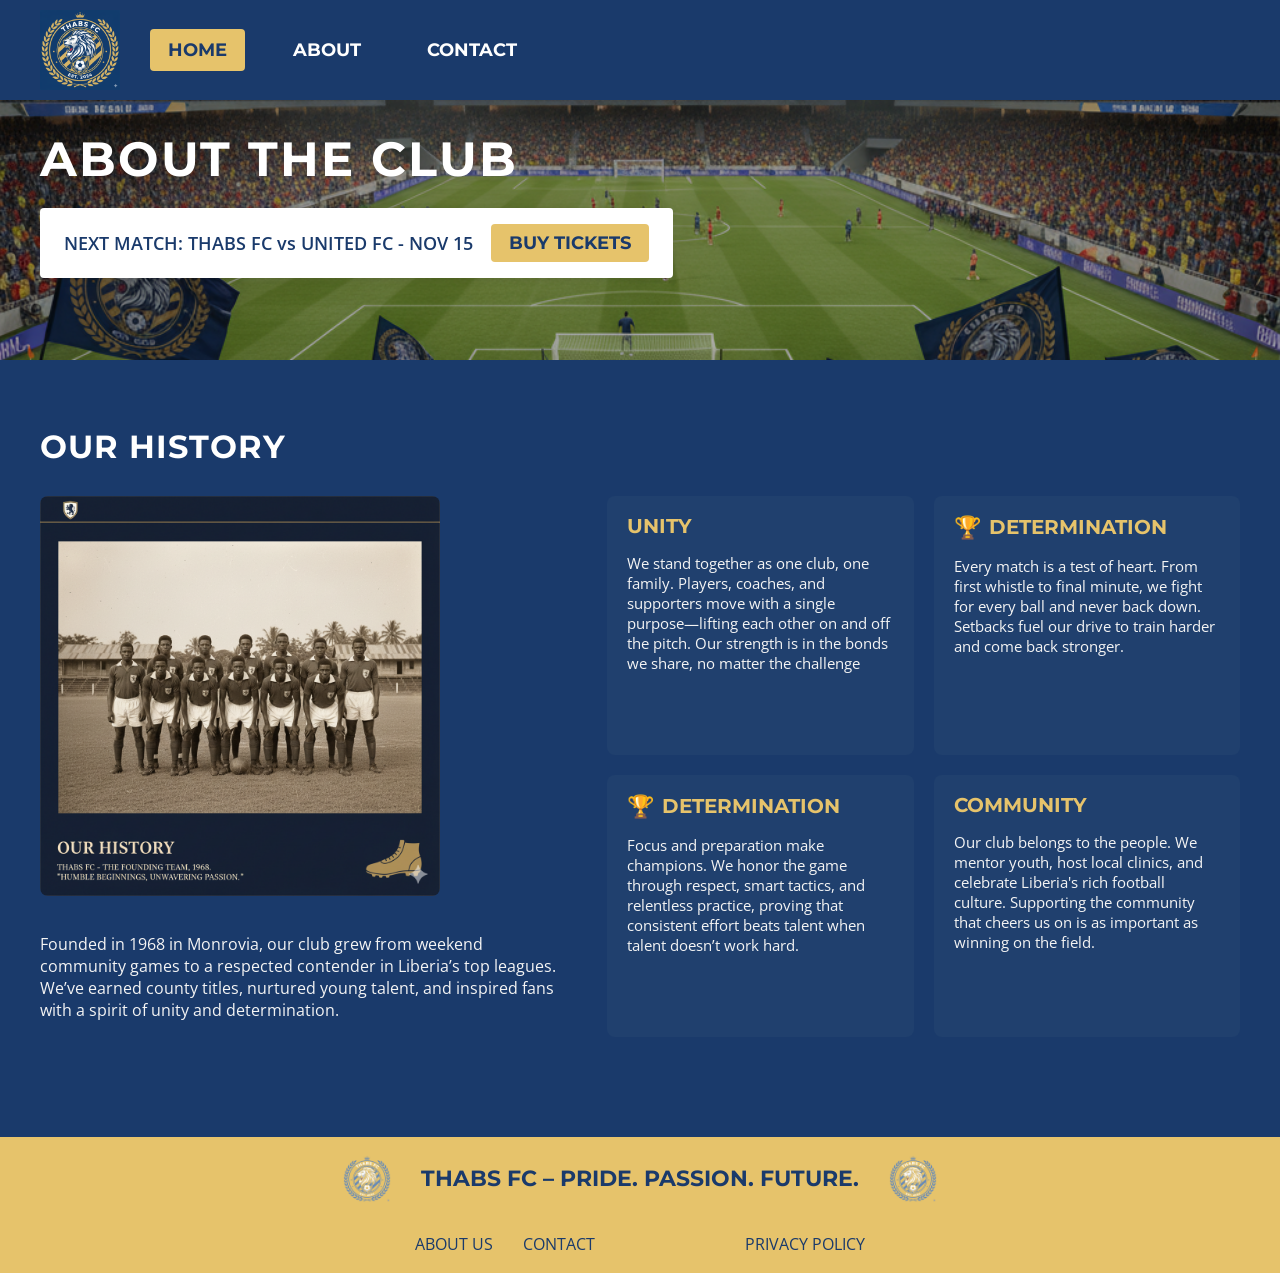
==== about.html @ 8bc7547b "starting all over again" ====
<!DOCTYPE html>
<html lang="en">
<head>
    <meta charset="UTF-8">
    <meta name="viewport" content="width=device-width, initial-scale=1.0">
    <title>THABS FC - Home</title>
    <link rel="stylesheet" href="css/style.css">
    <link rel="icon" href="images/logo.png">
</head>
<body>
    <header>
        <div  class="logo-nav">
            <img src="images/logo.png" alt="THABS FC Logo" class="logo">
            <nav>
                <ul>
                    <li><a href="index.html" class="active">HOME</a></li>
                    <li><a href="about.html">ABOUT</a></li>
                    <li><a href="about.html">CONTACT</a></li>
                    
                </ul>
            </nav>
        </div>
    </header>
    <main>
        <section class="hero">
            <img src="images/stadium.png" alt="Stadium" class="hero-img">
            <div class="hero-text">
                <h1>ABOUT THE CLUB</h1>
                <div class="next-match">
                    <span>NEXT MATCH: THABS FC vs UNITED FC - NOV 15</span>
                    <a href="#" class="buy-tickets">BUY TICKETS</a>
                </div>
            </div>
        </section>
        <section class="history-section">
            <h2>OUR HISTORY</h2>
            <div class="history-grid">
                <div class="history-img">
                    <img src="images/history.png" alt="Team History">
                    <p>Founded in 1968 in Monrovia, our club grew from weekend community games to a respected contender in Liberia’s top leagues.
                        We’ve earned county titles, nurtured young talent, and inspired fans with a spirit of unity and determination.</p>
                </div>
                <div class="history-values">
                    <div class="value-box">
                        <h3>UNITY</h3>
                        <p>We stand together as one club, one family. Players, coaches, and supporters move with a single purpose—lifting each other on and off the pitch. Our strength is in the bonds we share, no matter the challenge</p>
                    </div>
                    <div class="value-box">
                        <h3><span class="icon">🏆</span> DETERMINATION</h3>
                        <p>Every match is a test of heart. From first whistle to final minute, we fight for every ball and never back down. Setbacks fuel our drive to train harder and come back stronger.</p>
                    </div>
                    <div class="value-box">
                        <h3><span class="icon">🏆</span> DETERMINATION</h3>
                        <p>Focus and preparation make champions. We honor the game through respect, smart tactics, and relentless practice, proving that consistent effort beats talent when talent doesn’t work hard.</p>
                    </div>
                    <div class="value-box">
                        <h3>COMMUNITY</h3>
                        <p>Our club belongs to the people. We mentor youth, host local clinics, and celebrate Liberia's rich football culture. Supporting the community that cheers us on is as important as winning on the field.</p>
                    </div>
                </div>
            </div>
        </section>
    </main>
    <footer>
        <div class="footer-bar">
            <img src="images/translogo.png" alt="THABS FC Logo" class="footer-logo">
            <span>THABS FC &ndash; PRIDE. PASSION. FUTURE.</span>
            <img src="images/translogo.png" alt="THABS FC Logo" class="footer-logo">
        </div>
        <div class="footer-links">
            <a href="about.html">ABOUT US</a>
            <a href="contact.html">CONTACT</a>
            <a href="#"><span class="icon">&#xf099;</span></a>
            <a href="#"><span class="icon">&#xf09a;</span></a>
            <a href="#"><span class="icon">&#xf16d;</span></a>
            <a href="#">PRIVACY POLICY</a>
        </div>
    </footer>
</body>
</html>
---- css/style.css ----
@import url('https://fonts.googleapis.com/css2?family=Montserrat:wght@700&family=Open+Sans:wght@400;600&display=swap');

:root {
    --main-blue: #1a3a6b;
    --accent-gold: #e6c36b;
    --white: #fff;
    --gray: #f4f4f4;
    --footer-bg: #e6c36b;
}

body {
    margin: 0;
    font-family: 'Open Sans', Arial, sans-serif;
    background: var(--main-blue);
    color: var(--white);
}

header {
    background: var(--main-blue);
    padding: 0;
}
.logo-nav {
    display: flex;
    align-items: center;
    justify-content: flex-start;
    padding: 0 40px;
    height: 100px;
}
.logo {
    height: 80px;
    margin-right: 30px;
}
nav ul {
    list-style: none;
    display: flex;
    gap: 30px;
    margin: 0;
    padding: 0;
}
nav ul li a {
    color: var(--white);
    text-decoration: none;
    font-family: 'Montserrat', sans-serif;
    font-weight: 700;
    font-size: 18px;
    padding: 10px 18px;
    border-radius: 4px;
    transition: background 0.2s;
}
nav ul li a.active,
nav ul li a:hover {
    background: var(--accent-gold);
    color: var(--main-blue);
}
.login-btn {
    border: 2px solid var(--accent-gold);
    background: none;
    color: var(--white);
    border-radius: 4px;
    padding: 10px 18px;
    margin-left: 10px;
    transition: background 0.2s, color 0.2s;
}
.login-btn:hover {
    background: var(--accent-gold);
    color: var(--main-blue);
}

.hero {
    position: relative;
    width: 100%;
    height: 260px;
    overflow: hidden;
}
.hero-img {
    width: 100%;
    height: 260px;
    object-fit: cover;
    filter: brightness(0.7);
}
.hero-text {
    position: absolute;
    top: 30px;
    left: 40px;
    color: var(--white);
}
.hero-text h1 {
    font-size: 48px;
    font-family: 'Montserrat', sans-serif;
    margin: 0 0 20px 0;
    letter-spacing: 2px;
}
.next-match {
    background: var(--white);
    color: var(--main-blue);
    padding: 16px 24px;
    border-radius: 4px;
    font-size: 18px;
    font-weight: 600;
    display: flex;
    align-items: center;
    gap: 18px;
    margin-top: 20px;
    box-shadow: 0 2px 8px rgba(0,0,0,0.08);
}
.buy-tickets {
    background: var(--accent-gold);
    color: var(--main-blue);
    padding: 8px 18px;
    border-radius: 4px;
    text-decoration: none;
    font-weight: 700;
    font-family: 'Montserrat', sans-serif;
    transition: background 0.2s;
}
.buy-tickets:hover {
    background: #f7d88c;
}

.history-section {
    background: var(--main-blue);
    margin: 0 auto;
    padding: 40px 0 60px 0;
    max-width: 1200px;
}
.history-section h2 {
    font-family: 'Montserrat', sans-serif;
    font-size: 32px;
    margin-bottom: 30px;
    letter-spacing: 1px;
}
.history-grid {
    display: grid;
    grid-template-columns: 1fr 1.2fr;
    gap: 40px;
}
.history-img img {
    width: 100%;
    max-width: 400px;
    border-radius: 8px;
    margin-bottom: 16px;
}
.history-img p {
    font-size: 16px;
    color: var(--gray);
}
.history-values {
    display: grid;
    grid-template-columns: 1fr 1fr;
    gap: 20px;
}
.value-box {
    background: #20406e;
    border-radius: 8px;
    padding: 18px 20px;
    min-height: 120px;
}
.value-box h3 {
    font-family: 'Montserrat', sans-serif;
    font-size: 20px;
    margin: 0 0 10px 0;
    color: var(--accent-gold);
    display: flex;
    align-items: center;
    gap: 8px;
}
.value-box .icon {
    font-size: 22px;
}
.value-box p {
    font-size: 15px;
    color: var(--gray);
}

.contact-section {
    background: var(--main-blue);
    padding: 40px 0 60px 0;
    max-width: 1200px;
    margin: 0 auto;
}
.contact-container {
    display: flex;
    gap: 40px;
}
.contact-form, .contact-info {
    flex: 1;
    background: #20406e;
    border-radius: 8px;
    padding: 32px 28px;
}
.contact-form h2, .contact-info h2 {
    font-family: 'Montserrat', sans-serif;
    font-size: 22px;
    margin-bottom: 18px;
    color: var(--white);
}
.contact-form form {
    display: flex;
    flex-direction: column;
    gap: 16px;
}
.contact-form input, .contact-form textarea {
    padding: 12px;
    border-radius: 4px;
    border: none;
    font-size: 16px;
    font-family: 'Open Sans', Arial, sans-serif;
    margin-bottom: 8px;
}
.contact-form textarea {
    min-height: 80px;
    resize: vertical;
}
.contact-form button {
    background: var(--accent-gold);
    color: var(--main-blue);
    font-family: 'Montserrat', sans-serif;
    font-weight: 700;
    font-size: 18px;
    border: none;
    border-radius: 4px;
    padding: 12px 0;
    cursor: pointer;
    transition: background 0.2s;
}
.contact-form button:hover {
    background: #f7d88c;
}
.contact-info p {
    font-size: 16px;
    color: var(--gray);
    margin: 10px 0;
}
.contact-info .icon {
    color: var(--accent-gold);
    margin-right: 8px;
}
.social-links {
    display: flex;
    align-items: center;
    gap: 12px;
    margin: 18px 0 10px 0;
}
.social-links a {
    color: var(--accent-gold);
    font-size: 22px;
    text-decoration: none;
    transition: color 0.2s;
}
.social-links a:hover {
    color: var(--white);
}
.map-placeholder img {
    width: 100%;
    max-width: 320px;
    border-radius: 8px;
    margin-top: 10px;
}

footer {
    background: var(--footer-bg);
    color: var(--main-blue);
    padding: 0;
    margin-top: 40px;
}
.footer-bar {
    display: flex;
    align-items: center;
    justify-content: center;
    gap: 30px;
    font-family: 'Montserrat', sans-serif;
    font-size: 22px;
    font-weight: 700;
    padding: 18px 0;
}
.footer-logo {
    height: 48px;
}
.footer-links {
    display: flex;
    align-items: center;
    justify-content: center;
    gap: 30px;
    font-size: 16px;
    font-family: 'Open Sans', Arial, sans-serif;
    padding: 12px 0 18px 0;
}
.footer-links a {
    color: var(--main-blue);
    text-decoration: none;
    transition: color 0.2s;
}
.footer-links a:hover {
    color: var(--white);
}

@media (max-width: 900px) {
    .history-grid, .contact-container {
        grid-template-columns: 1fr !important;
        flex-direction: column;
    }
    .history-img img, .map-placeholder img {
        max-width: 100%;
    }
}
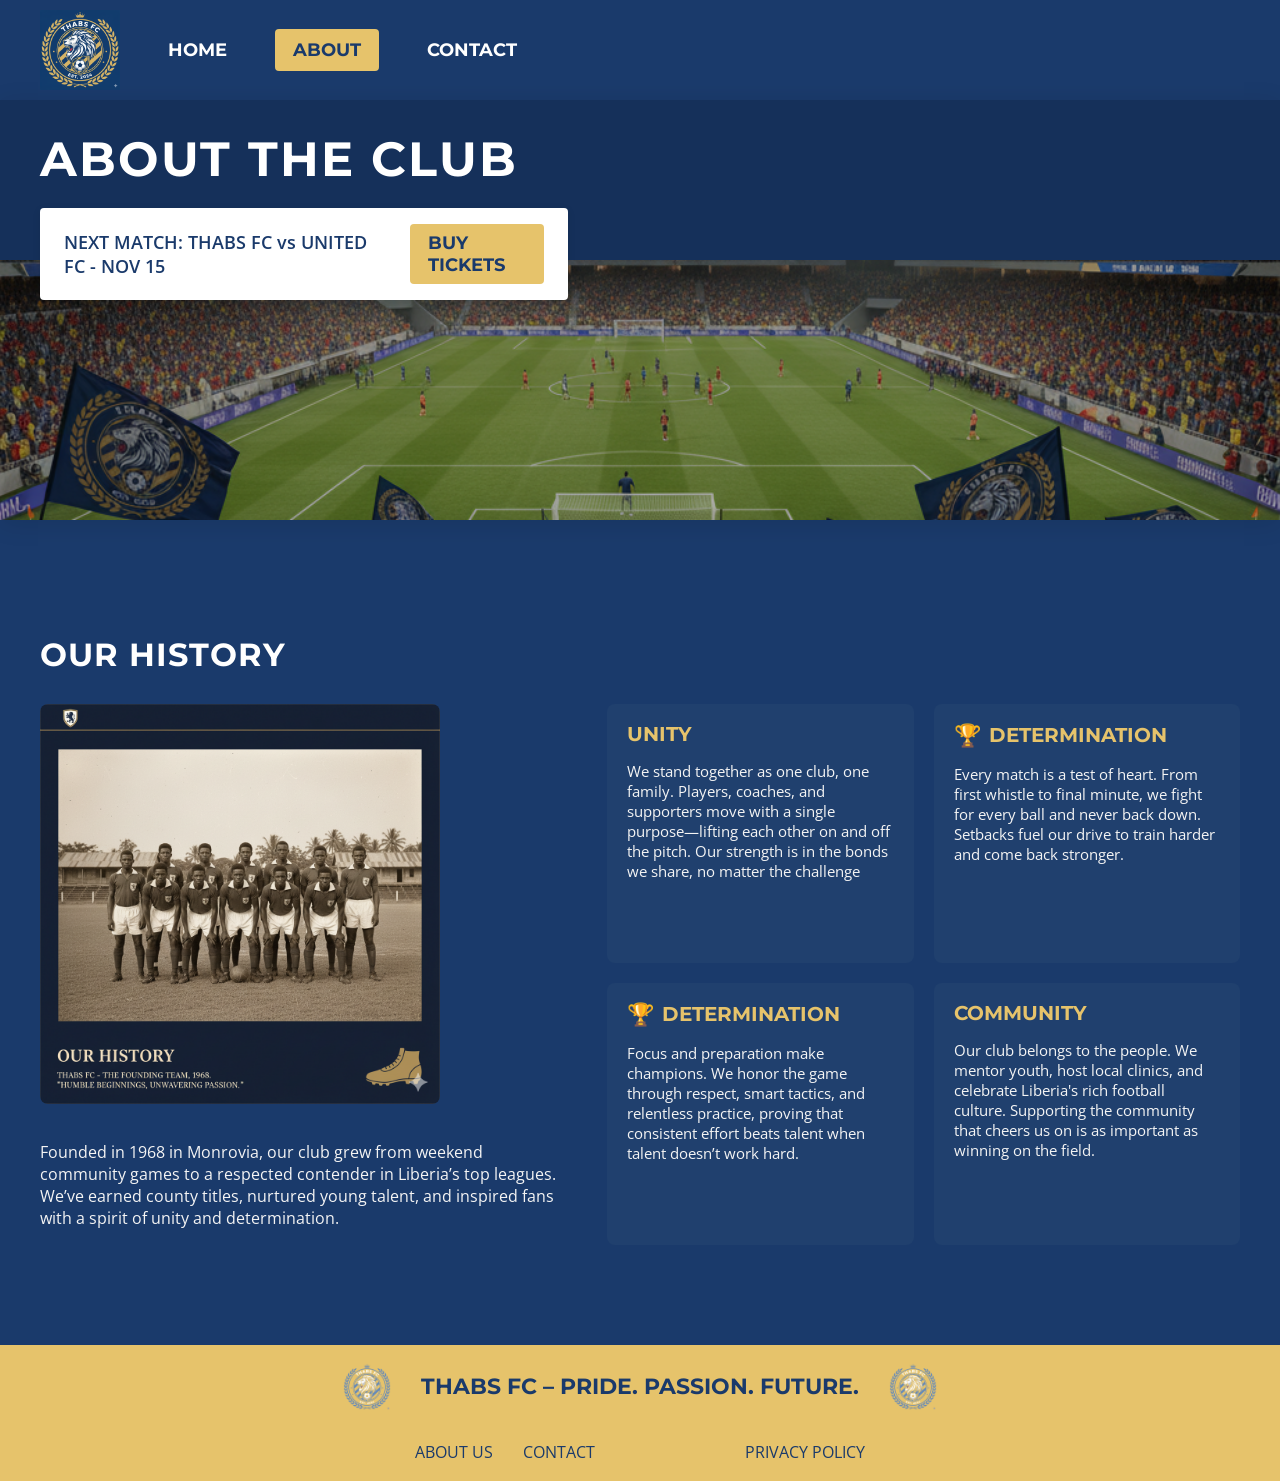
==== commit db71aa51: "Modify the Home,About & and Started Stylying the Cont" ====
--- a/about.html
+++ b/about.html
@@ -13,9 +13,9 @@
             <img src="images/logo.png" alt="THABS FC Logo" class="logo">
             <nav>
                 <ul>
-                    <li><a href="index.html" class="active">HOME</a></li>
-                    <li><a href="about.html">ABOUT</a></li>
-                    <li><a href="about.html">CONTACT</a></li>
+                    <li><a href="index.html" >HOME</a></li>
+                    <li><a href="about.html" class="active">ABOUT</a></li>
+                    <li><a href="contact.html">CONTACT</a></li>
                     
                 </ul>
             </nav>
--- a/css/style.css
+++ b/css/style.css
@@ -1,5 +1,325 @@
 @import url('https://fonts.googleapis.com/css2?family=Montserrat:wght@700&family=Open+Sans:wght@400;600&display=swap');
 
+/* --- HERO SECTION --- */
+.hero {
+    background: #15305a;
+    min-height: 420px;
+    display: flex;
+    flex-direction: column;
+    align-items: center;
+    justify-content: flex-end;
+    position: relative;
+    padding: 0;
+    margin-bottom: 48px;
+    box-shadow: 0 4px 24px rgba(0,0,0,0.10);
+}
+.hero-content {
+    position: absolute;
+    left: 0;
+    top: 0;
+    width: 100%;
+    height: 100%;
+    display: flex;
+    flex-direction: column;
+    align-items: flex-start;
+    justify-content: flex-end;
+    padding: 48px 64px;
+    z-index: 2;
+    pointer-events: none;
+}
+.hero-title {
+    font-family: 'Montserrat', sans-serif;
+    font-size: 2.5rem;
+    font-weight: 800;
+    margin-bottom: 1.2em;
+    letter-spacing: 2px;
+    color: #fff;
+    text-shadow: 0 2px 12px rgba(26,58,107,0.4);
+    text-transform: uppercase;
+    pointer-events: auto;
+}
+.next-match {
+    background: #fff;
+    color: #15305a;
+    padding: 18px 32px;
+    border-radius: 8px;
+    font-size: 1.15rem;
+    font-weight: 700;
+    display: flex;
+    align-items: center;
+    gap: 22px;
+    margin: 0;
+    box-shadow: 0 4px 16px rgba(0,0,0,0.13);
+    max-width: 480px;
+    justify-content: flex-start;
+    pointer-events: auto;
+}
+.btn.btn-primary {
+    background: #e6c36b;
+    color: #15305a;
+    padding: 10px 28px;
+    border-radius: 4px;
+    text-decoration: none;
+    font-weight: 700;
+    font-family: 'Montserrat', sans-serif;
+    transition: background 0.2s;
+    border: none;
+    cursor: pointer;
+    box-shadow: 0 2px 8px rgba(0,0,0,0.10);
+    font-size: 1rem;
+}
+.btn.btn-primary:hover {
+    background: #f7d88c;
+}
+.hero-indicators {
+    display: flex;
+    gap: 12px;
+    justify-content: center;
+    margin: 24px 0 0 0;
+}
+.indicator {
+    width: 14px;
+    height: 14px;
+    border-radius: 50%;
+    background: #fff;
+    border: 2px solid #e6c36b;
+    opacity: 0.7;
+    transition: background 0.2s, opacity 0.2s;
+}
+.indicator.active {
+    background: #e6c36b;
+    opacity: 1;
+}
+
+/* --- MAIN CONTENT GRID --- */
+.main {
+    background: #15305a;
+    padding: 0 0 80px 0;
+}
+.content-section .container {
+    max-width: 1200px;
+    margin: 0 auto;
+    padding: 0 32px;
+}
+.content-grid {
+    display: grid;
+    grid-template-columns: 1.2fr 1fr 1fr;
+    gap: 40px;
+    align-items: flex-start;
+}
+
+/* --- NEWS SECTION --- */
+.news-section {
+    background: #20406e;
+    border-radius: 14px;
+    padding: 32px 22px 22px 22px;
+    box-shadow: 0 4px 16px rgba(0,0,0,0.10);
+}
+.news-section h2 {
+    font-family: 'Montserrat', sans-serif;
+    font-size: 1.15rem;
+    margin-bottom: 18px;
+    color: #fff;
+    letter-spacing: 1px;
+    text-transform: uppercase;
+}
+.news-grid {
+    display: flex;
+    flex-direction: row;
+    gap: 18px;
+}
+.news-card {
+    background: #15305a;
+    border-radius: 10px;
+    display: flex;
+    flex-direction: column;
+    align-items: flex-start;
+    gap: 8px;
+    padding: 12px 12px 12px 12px;
+    box-shadow: 0 2px 8px rgba(0,0,0,0.10);
+    min-width: 150px;
+    max-width: 170px;
+}
+.news-image {
+    width: 100%;
+    height: 70px;
+    object-fit: cover;
+    border-radius: 8px;
+    background: #e6c36b22;
+}
+.news-content {
+    flex: 1;
+}
+.news-tag {
+    display: inline-block;
+    background: #e6c36b;
+    color: #15305a;
+    font-size: 0.85rem;
+    font-weight: 700;
+    border-radius: 3px;
+    padding: 2px 10px;
+    margin-bottom: 4px;
+}
+.news-text {
+    color: #fff;
+    font-size: 1rem;
+    margin: 0;
+}
+
+/* --- MATCHES SECTION --- */
+.matches-section {
+    background: #20406e;
+    border-radius: 14px;
+    padding: 32px 22px 22px 22px;
+    box-shadow: 0 4px 16px rgba(0,0,0,0.10);
+}
+.matches-section h2 {
+    font-family: 'Montserrat', sans-serif;
+    font-size: 1.15rem;
+    margin-bottom: 18px;
+    color: #fff;
+    letter-spacing: 1px;
+    text-transform: uppercase;
+}
+.calendar {
+    background: #15305a;
+    border-radius: 10px;
+    padding: 16px 12px 22px 12px;
+    box-shadow: 0 2px 8px rgba(0,0,0,0.10);
+}
+.calendar-header {
+    display: flex;
+    align-items: center;
+    justify-content: space-between;
+    margin-bottom: 12px;
+}
+.calendar-header h3 {
+    margin: 0;
+    font-size: 1.05rem;
+    color: #e6c36b;
+    font-family: 'Montserrat', sans-serif;
+    text-transform: uppercase;
+}
+.calendar-nav span {
+    font-size: 1.2rem;
+    color: #e6c36b;
+    margin: 0 6px;
+    cursor: pointer;
+    user-select: none;
+    transition: color 0.2s;
+}
+.calendar-nav span:hover {
+    color: #fff;
+}
+.calendar-grid {
+    display: grid;
+    grid-template-columns: repeat(7, 1fr);
+    gap: 6px;
+}
+.calendar-day {
+    background: #e6c36b22;
+    color: #fff;
+    border-radius: 6px;
+    text-align: center;
+    padding: 8px 0;
+    font-size: 1.05rem;
+    font-weight: 700;
+    transition: background 0.2s, color 0.2s;
+}
+.calendar-day.highlight {
+    background: #e6c36b;
+    color: #15305a;
+}
+
+/* --- PLAYER SPOTLIGHT --- */
+.player-spotlight {
+    background: #e6c36b;
+    border-radius: 14px;
+    padding: 32px 22px 22px 22px;
+    box-shadow: 0 4px 16px rgba(0,0,0,0.10);
+}
+.player-spotlight h2 {
+    font-family: 'Montserrat', sans-serif;
+    font-size: 1.15rem;
+    margin-bottom: 18px;
+    color: #15305a;
+    letter-spacing: 1px;
+    text-transform: uppercase;
+}
+.player-card {
+    background: #fff;
+    border-radius: 10px;
+    display: flex;
+    align-items: center;
+    gap: 18px;
+    padding: 18px 20px;
+    box-shadow: 0 2px 8px rgba(0,0,0,0.10);
+}
+.player-image {
+    width: 80px;
+    height: 80px;
+    object-fit: cover;
+    border-radius: 50%;
+    background: #e6c36b22;
+}
+.player-info h3 {
+    margin: 0 0 6px 0;
+    font-size: 1.15rem;
+    color: #15305a;
+    font-family: 'Montserrat', sans-serif;
+}
+.player-info p {
+    margin: 0 0 10px 0;
+    color: #15305a;
+    font-size: 1rem;
+}
+.player-stats {
+    display: flex;
+    gap: 18px;
+}
+.stat {
+    text-align: center;
+}
+.stat-number {
+    font-size: 1.15rem;
+    font-weight: 700;
+    color: #e6c36b;
+}
+.stat-label {
+    display: block;
+    font-size: 0.9rem;
+    color: #15305a;
+}
+
+/* --- RESPONSIVE ADJUSTMENTS --- */
+@media (max-width: 1100px) {
+    .content-grid {
+        grid-template-columns: 1fr 1fr;
+        gap: 28px;
+    }
+    .player-spotlight {
+        grid-column: span 2;
+    }
+}
+@media (max-width: 800px) {
+    .content-grid {
+        grid-template-columns: 1fr;
+        gap: 24px;
+    }
+    .news-section, .matches-section, .player-spotlight {
+        margin-bottom: 32px;
+    }
+    .player-card, .news-card {
+        flex-direction: column;
+        align-items: flex-start;
+    }
+    .hero-title {
+        font-size: 2rem;
+    }
+    .hero-content {
+        padding: 24px 12px;
+    }
+}
 :root {
     --main-blue: #1a3a6b;
     --accent-gold: #e6c36b;
@@ -172,89 +492,174 @@
     color: var(--gray);
 }
 
-.contact-section {
-    background: var(--main-blue);
-    padding: 40px 0 60px 0;
-    max-width: 1200px;
-    margin: 0 auto;
-}
-.contact-container {
-    display: flex;
-    gap: 40px;
-}
-.contact-form, .contact-info {
-    flex: 1;
+/* --- CONTACT HERO BANNER --- */
+.hero-banner {
+    background: #15305a;
+    min-height: 320px;
+    display: flex;
+    flex-direction: column;
+    align-items: center;
+    justify-content: center;
+    position: relative;
+    padding: 48px 64px;
+    text-align: center;
+    box-shadow: 0 4px 24px rgba(0,0,0,0.10);
+}
+.hero-banner h1 {
+    font-family: 'Montserrat', sans-serif;
+    font-size: 3.2rem;
+    font-weight: 800;
+    margin-bottom: 2rem;
+    letter-spacing: 2px;
+    color: #fff;
+    text-shadow: 0 2px 12px rgba(26,58,107,0.4);
+    text-transform: uppercase;
+}
+
+/* --- CONTACT CONTENT --- */
+.contact-content {
+    display: grid;
+    grid-template-columns: 1fr 1fr;
+    gap: 60px;
+    padding: 60px 0;
+    align-items: start;
+}
+
+.contact-form-section {
     background: #20406e;
-    border-radius: 8px;
-    padding: 32px 28px;
-}
-.contact-form h2, .contact-info h2 {
-    font-family: 'Montserrat', sans-serif;
-    font-size: 22px;
-    margin-bottom: 18px;
-    color: var(--white);
-}
-.contact-form form {
+    border-radius: 14px;
+    padding: 40px 32px;
+    box-shadow: 0 4px 16px rgba(0,0,0,0.10);
+}
+.contact-form-section h2 {
+    font-family: 'Montserrat', sans-serif;
+    font-size: 1.4rem;
+    margin-bottom: 24px;
+    color: #fff;
+    letter-spacing: 1px;
+    text-transform: uppercase;
+}
+
+.contact-form {
     display: flex;
     flex-direction: column;
-    gap: 16px;
-}
-.contact-form input, .contact-form textarea {
-    padding: 12px;
-    border-radius: 4px;
+    gap: 20px;
+}
+
+.contact-form label {
+    color: #e6c36b;
+    font-family: 'Montserrat', sans-serif;
+    font-size: 1rem;
+    font-weight: 600;
+    margin-bottom: 8px;
+    display: block;
+}
+
+.form-input,
+.form-textarea {
+    padding: 14px 16px;
+    border-radius: 6px;
     border: none;
-    font-size: 16px;
+    font-size: 1rem;
     font-family: 'Open Sans', Arial, sans-serif;
-    margin-bottom: 8px;
-}
-.contact-form textarea {
-    min-height: 80px;
+    background: #fff;
+    color: #15305a;
+    transition: box-shadow 0.2s;
+}
+
+.form-input:focus,
+.form-textarea:focus {
+    outline: none;
+    box-shadow: 0 0 0 3px rgba(230, 195, 107, 0.3);
+}
+
+.form-textarea {
+    min-height: 120px;
     resize: vertical;
-}
-.contact-form button {
-    background: var(--accent-gold);
-    color: var(--main-blue);
-    font-family: 'Montserrat', sans-serif;
-    font-weight: 700;
-    font-size: 18px;
-    border: none;
-    border-radius: 4px;
-    padding: 12px 0;
-    cursor: pointer;
-    transition: background 0.2s;
-}
-.contact-form button:hover {
-    background: #f7d88c;
-}
-.contact-info p {
-    font-size: 16px;
-    color: var(--gray);
-    margin: 10px 0;
-}
-.contact-info .icon {
-    color: var(--accent-gold);
-    margin-right: 8px;
-}
-.social-links {
-    display: flex;
-    align-items: center;
-    gap: 12px;
-    margin: 18px 0 10px 0;
-}
-.social-links a {
-    color: var(--accent-gold);
-    font-size: 22px;
-    text-decoration: none;
-    transition: color 0.2s;
-}
-.social-links a:hover {
-    color: var(--white);
-}
-.map-placeholder img {
-    width: 100%;
-    max-width: 320px;
-    border-radius: 8px;
-    margin-top: 10px;
+    line-height: 1.5;
+}
+
+.find-us-section {
+    background: #20406e;
+    border-radius: 14px;
+    padding: 40px 32px;
+    box-shadow: 0 4px 16px rgba(0,0,0,0.10);
+}
+
+.find-us-section h2 {
+    font-family: 'Montserrat', sans-serif;
+    font-size: 1.4rem;
+    margin-bottom: 24px;
+    color: #fff;
+    letter-spacing: 1px;
+    text-transform: uppercase;
+}
+
+.find-us-section h3 {
+    font-family: 'Montserrat', sans-serif;
+    font-size: 1.1rem;
+    margin: 32px 0 16px 0;
+    color: #e6c36b;
+    text-transform: uppercase;
+    letter-spacing: 0.5px;
+}
+
+.contact-item {
+    margin-bottom: 24px;
+    padding-bottom: 16px;
+    border-bottom: 1px solid rgba(230, 195, 107, 0.2);
+}
+
+.contact-item:last-child {
+    border-bottom: none;
+}
+
+.contact-item p {
+    margin: 4px 0;
+    color: #fff;
+    font-size: 1rem;
+    line-height: 1.5;
+}
+
+.contact-item strong {
+    color: #e6c36b;
+    font-weight: 600;
+}
+
+.map-placeholder {
+    background: #15305a;
+    border-radius: 10px;
+    height: 200px;
+    display: flex;
+    align-items: center;
+    justify-content: center;
+    position: relative;
+    overflow: hidden;
+}
+
+.map-marker {
+    font-size: 3rem;
+    color: #e6c36b;
+    background: rgba(21, 48, 90, 0.8);
+    width: 80px;
+    height: 80px;
+    border-radius: 50%;
+    display: flex;
+    align-items: center;
+    justify-content: center;
+    box-shadow: 0 4px 12px rgba(0,0,0,0.3);
+}
+
+.social-media {
+    margin-top: 24px;
+    text-align: center;
+}
+
+.social-media p {
+    color: #e6c36b;
+    font-size: 1.1rem;
+    font-weight: 600;
+    margin: 0;
 }
 
 footer {
@@ -302,4 +707,15 @@
     .history-img img, .map-placeholder img {
         max-width: 100%;
     }
-}
+    .contact-content {
+        grid-template-columns: 1fr;
+        gap: 40px;
+    }
+    .hero-banner {
+        padding: 32px 24px;
+        min-height: 280px;
+    }
+    .hero-banner h1 {
+        font-size: 2.5rem;
+    }
+}
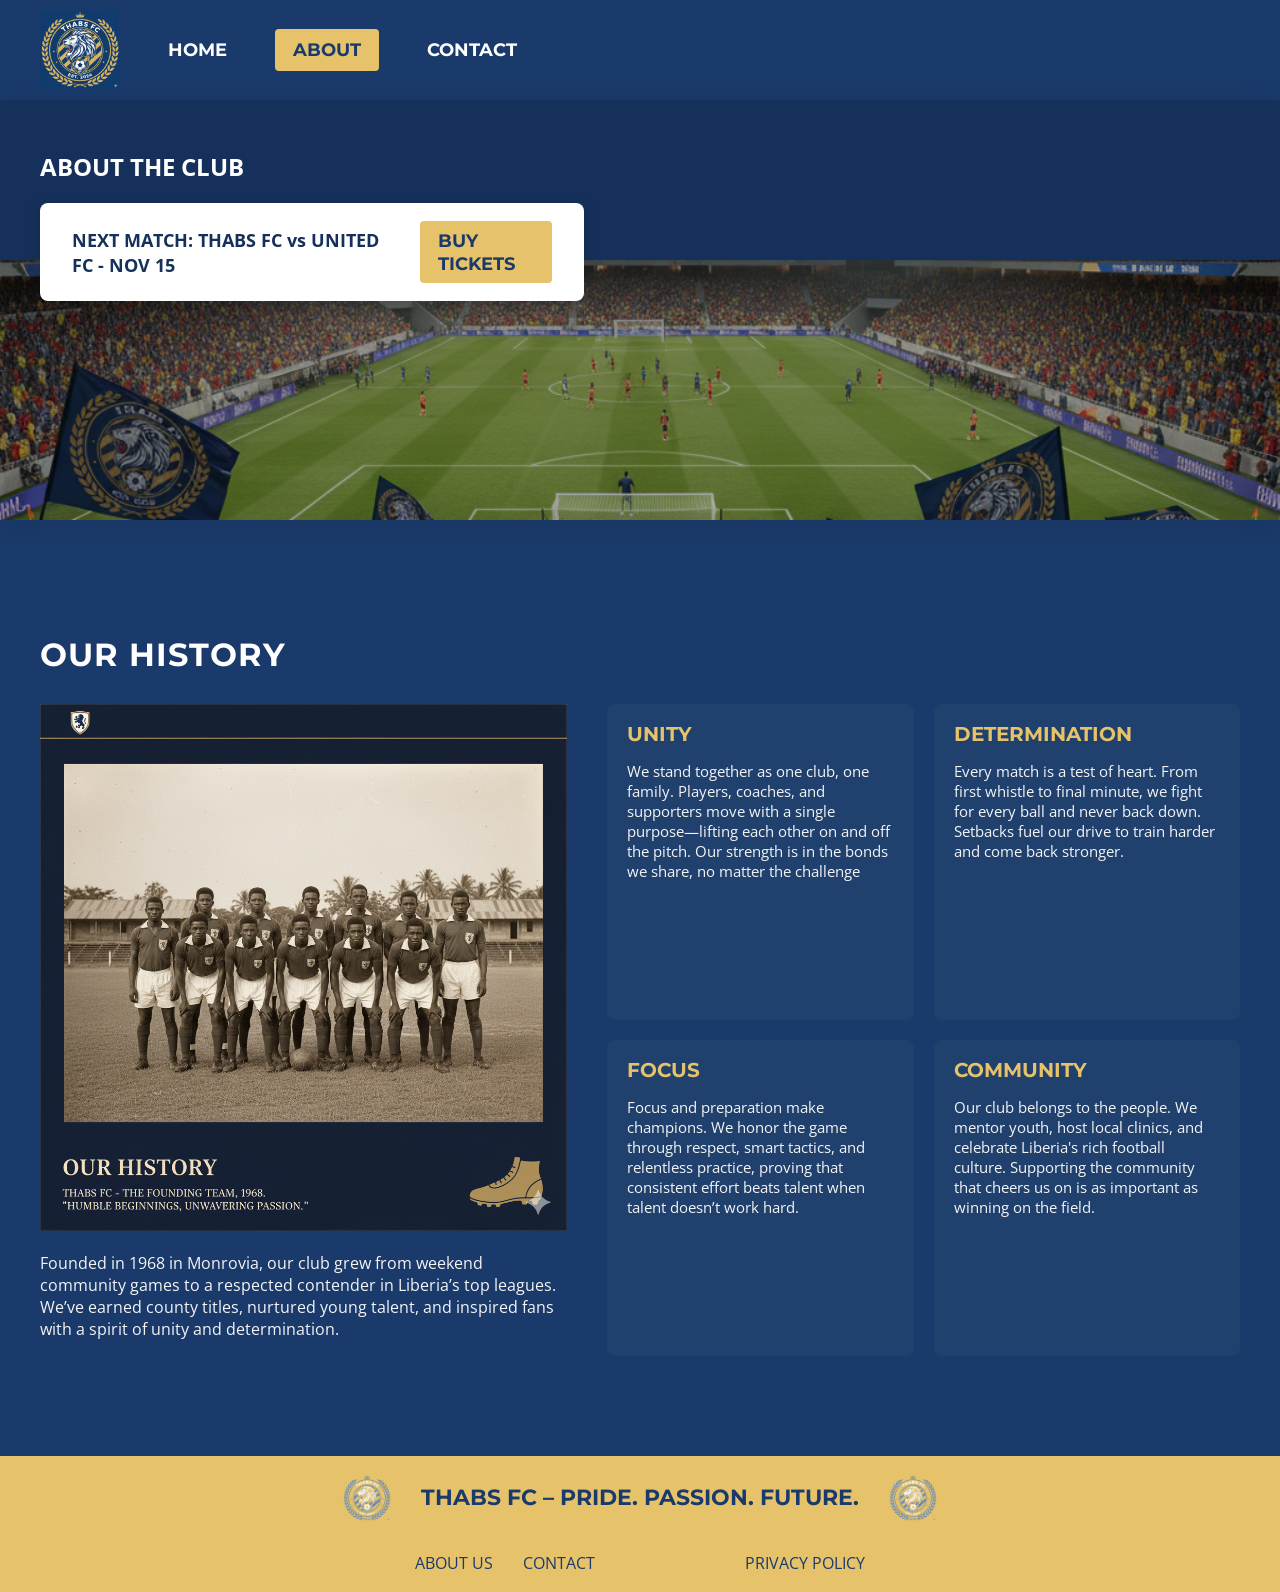
==== commit 49c5ca3f: "fix some icons issues" ====
--- a/about.html
+++ b/about.html
@@ -46,11 +46,11 @@
                         <p>We stand together as one club, one family. Players, coaches, and supporters move with a single purpose—lifting each other on and off the pitch. Our strength is in the bonds we share, no matter the challenge</p>
                     </div>
                     <div class="value-box">
-                        <h3><span class="icon">🏆</span> DETERMINATION</h3>
+                        <h3>DETERMINATION</h3>
                         <p>Every match is a test of heart. From first whistle to final minute, we fight for every ball and never back down. Setbacks fuel our drive to train harder and come back stronger.</p>
                     </div>
                     <div class="value-box">
-                        <h3><span class="icon">🏆</span> DETERMINATION</h3>
+                        <h3>FOCUS</h3>
                         <p>Focus and preparation make champions. We honor the game through respect, smart tactics, and relentless practice, proving that consistent effort beats talent when talent doesn’t work hard.</p>
                     </div>
                     <div class="value-box">
--- a/css/style.css
+++ b/css/style.css
@@ -1,6 +1,5 @@
 @import url('https://fonts.googleapis.com/css2?family=Montserrat:wght@700&family=Open+Sans:wght@400;600&display=swap');
 
-/* --- HERO SECTION --- */
 .hero {
     background: #15305a;
     min-height: 420px;
@@ -54,6 +53,20 @@
     justify-content: flex-start;
     pointer-events: auto;
 }
+.map-marker {
+    font-size: 3rem;
+    color: #e6c36b;
+    background: rgba(21, 48, 90, 0.8);
+    width: 80px;
+    height: 80px;
+    border-radius: 50%;
+    display: flex;
+    align-items: center;
+    justify-content: center;
+    box-shadow: 0 4px 12px rgba(0,0,0,0.3);
+    position: relative;
+    z-index: 2;
+}
 .btn.btn-primary {
     background: #e6c36b;
     color: #15305a;
@@ -91,7 +104,6 @@
     opacity: 1;
 }
 
-/* --- MAIN CONTENT GRID --- */
 .main {
     background: #15305a;
     padding: 0 0 80px 0;
@@ -108,7 +120,6 @@
     align-items: flex-start;
 }
 
-/* --- NEWS SECTION --- */
 .news-section {
     background: #20406e;
     border-radius: 14px;
@@ -166,7 +177,6 @@
     margin: 0;
 }
 
-/* --- MATCHES SECTION --- */
 .matches-section {
     background: #20406e;
     border-radius: 14px;
@@ -231,7 +241,6 @@
     color: #15305a;
 }
 
-/* --- PLAYER SPOTLIGHT --- */
 .player-spotlight {
     background: #e6c36b;
     border-radius: 14px;
@@ -291,7 +300,6 @@
     color: #15305a;
 }
 
-/* --- RESPONSIVE ADJUSTMENTS --- */
 @media (max-width: 1100px) {
     .content-grid {
         grid-template-columns: 1fr 1fr;
@@ -404,25 +412,6 @@
     left: 40px;
     color: var(--white);
 }
-.hero-text h1 {
-    font-size: 48px;
-    font-family: 'Montserrat', sans-serif;
-    margin: 0 0 20px 0;
-    letter-spacing: 2px;
-}
-.next-match {
-    background: var(--white);
-    color: var(--main-blue);
-    padding: 16px 24px;
-    border-radius: 4px;
-    font-size: 18px;
-    font-weight: 600;
-    display: flex;
-    align-items: center;
-    gap: 18px;
-    margin-top: 20px;
-    box-shadow: 0 2px 8px rgba(0,0,0,0.08);
-}
 .buy-tickets {
     background: var(--accent-gold);
     color: var(--main-blue);
@@ -455,10 +444,8 @@
     gap: 40px;
 }
 .history-img img {
-    width: 100%;
-    max-width: 400px;
-    border-radius: 8px;
-    margin-bottom: 16px;
+    max-width: 100%;
+    height: auto;
 }
 .history-img p {
     font-size: 16px;
@@ -492,31 +479,37 @@
     color: var(--gray);
 }
 
-/* --- CONTACT HERO BANNER --- */
 .hero-banner {
+    position: relative;
+    width: 100%;
+    height: 260px;
+    overflow: hidden;
     background: #15305a;
-    min-height: 320px;
-    display: flex;
-    flex-direction: column;
-    align-items: center;
-    justify-content: center;
-    position: relative;
-    padding: 48px 64px;
-    text-align: center;
-    box-shadow: 0 4px 24px rgba(0,0,0,0.10);
-}
-.hero-banner h1 {
-    font-family: 'Montserrat', sans-serif;
-    font-size: 3.2rem;
-    font-weight: 800;
-    margin-bottom: 2rem;
-    letter-spacing: 2px;
-    color: #fff;
-    text-shadow: 0 2px 12px rgba(26,58,107,0.4);
-    text-transform: uppercase;
-}
-
-/* --- CONTACT CONTENT --- */
+}
+.hero-image {
+    width: 100%;
+    height: 260px;
+    object-fit: cover;
+    filter: brightness(0.7);
+}
+.hero-banner .btn.btn-primary {
+    background: var(--accent-gold);
+    color: var(--main-blue);
+    padding: 8px 18px;
+    border-radius: 4px;
+    text-decoration: none;
+    font-weight: 700;
+    font-family: 'Montserrat', sans-serif;
+    transition: background 0.2s;
+    border: none;
+    cursor: pointer;
+    box-shadow: 0 2px 8px rgba(0,0,0,0.10);
+    font-size: 1rem;
+}
+.hero-banner .btn.btn-primary:hover {
+    background: #f7d88c;
+}
+
 .contact-content {
     display: grid;
     grid-template-columns: 1fr 1fr;
@@ -637,6 +630,16 @@
     overflow: hidden;
 }
 
+.map-image {
+    width: 100%;
+    height: 100%;
+    object-fit: cover;
+    border-radius: 10px;
+    position: absolute;
+    top: 0;
+    left: 0;
+}
+
 .map-marker {
     font-size: 3rem;
     color: #e6c36b;
@@ -648,6 +651,8 @@
     align-items: center;
     justify-content: center;
     box-shadow: 0 4px 12px rgba(0,0,0,0.3);
+    position: relative;
+    z-index: 2;
 }
 
 .social-media {
@@ -699,6 +704,23 @@
     color: var(--white);
 }
 
+
+@media (max-width: 1100px) {
+    .content-grid {
+        grid-template-columns: 1fr 1fr;
+        gap: 28px;
+    }
+    .player-spotlight {
+        grid-column: span 2;
+    }
+
+    .hero-banner .next-match {
+        flex-direction: column;
+        gap: 12px;
+        text-align: center;
+    }
+}
+
 @media (max-width: 900px) {
     .history-grid, .contact-container {
         grid-template-columns: 1fr !important;
@@ -713,9 +735,293 @@
     }
     .hero-banner {
         padding: 32px 24px;
-        min-height: 280px;
+        height: 220px;
+    }
+    .hero-banner .hero-image {
+        height: 220px;
     }
     .hero-banner h1 {
         font-size: 2.5rem;
-    }
-}
+        top: 20px;
+        left: 20px;
+    }
+    .hero-banner .next-match {
+        bottom: 20px;
+        left: 20px;
+        padding: 12px 18px;
+        font-size: 1rem;
+    }
+
+    .hero-title {
+        font-size: 2.2rem;
+    }
+    .hero-content {
+        padding: 32px 24px;
+    }
+
+    .calendar-grid {
+        grid-template-columns: repeat(4, 1fr);
+        gap: 8px;
+    }
+    .calendar-day {
+        padding: 6px 0;
+        font-size: 0.9rem;
+    }
+}
+
+@media (max-width: 768px) {
+    .logo-nav {
+        flex-direction: column;
+        height: auto;
+        padding: 20px;
+        gap: 20px;
+    }
+    .logo {
+        height: 60px;
+        margin-right: 0;
+    }
+    nav ul {
+        flex-wrap: wrap;
+        justify-content: center;
+        gap: 15px;
+    }
+    nav ul li a {
+        font-size: 16px;
+        padding: 8px 14px;
+    }
+    .login-btn {
+        margin-left: 0;
+        margin-top: 10px;
+    }
+
+    .hero-banner {
+        height: 200px;
+        padding: 20px;
+    }
+    .hero-banner .hero-image {
+        height: 200px;
+    }
+    .hero-banner h1 {
+        font-size: 2rem;
+        top: 15px;
+        left: 15px;
+    }
+    .hero-banner .next-match {
+        bottom: 15px;
+        left: 15px;
+        right: 15px;
+        padding: 10px 15px;
+        font-size: 0.9rem;
+    }
+    .hero-banner .btn.btn-primary {
+        padding: 6px 12px;
+        font-size: 0.9rem;
+    }
+
+    .hero {
+        height: 200px;
+    }
+    .hero-img, .hero-image {
+        height: 200px;
+    }
+    .hero .next-match {
+        flex-direction: column;
+        gap: 8px;
+        text-align: center;
+        padding: 6px 10px;
+        font-size: 0.75rem;
+    }
+    .hero .next-match .buy-tickets {
+        padding: 4px 8px;
+        font-size: 0.8rem;
+    }
+
+    .main {
+        padding: 0 0 60px 0;
+    }
+    .content-section .container {
+        padding: 0 20px;
+    }
+    .content-grid {
+        grid-template-columns: 1fr;
+        gap: 30px;
+    }
+    .player-spotlight {
+        grid-column: span 1;
+    }
+
+    .news-section, .matches-section, .player-spotlight,
+    .contact-form-section, .find-us-section {
+        padding: 24px 18px;
+        margin-bottom: 24px;
+    }
+
+    .news-section h2, .matches-section h2, .player-spotlight h2,
+    .contact-form-section h2, .find-us-section h2 {
+        font-size: 1.1rem;
+        margin-bottom: 16px;
+    }
+
+    .history-section {
+        padding: 32px 0 48px 0;
+    }
+    .history-section h2 {
+        font-size: 1.8rem;
+        margin-bottom: 24px;
+    }
+    .history-values {
+        grid-template-columns: 1fr;
+        gap: 16px;
+    }
+    .value-box {
+        padding: 16px 18px;
+        min-height: 100px;
+    }
+    .value-box h3 {
+        font-size: 1.1rem;
+    }
+    .value-box p {
+        font-size: 0.95rem;
+    }
+
+    .news-grid {
+        flex-direction: column;
+        gap: 12px;
+    }
+    .news-card {
+        min-width: auto;
+        max-width: none;
+    }
+
+    .calendar {
+        padding: 12px 8px 16px 8px;
+    }
+    .calendar-header h3 {
+        font-size: 0.95rem;
+    }
+    .calendar-nav span {
+        font-size: 1rem;
+    }
+
+    .player-card {
+        flex-direction: column;
+        text-align: center;
+        gap: 12px;
+    }
+    .player-image {
+        width: 60px;
+        height: 60px;
+    }
+
+    .contact-form {
+        gap: 16px;
+    }
+    .form-input, .form-textarea {
+        padding: 12px 14px;
+        font-size: 0.95rem;
+    }
+    .form-textarea {
+        min-height: 100px;
+    }
+
+    .map-placeholder {
+        height: 150px;
+    }
+    .map-marker {
+        font-size: 2rem;
+        width: 60px;
+        height: 60px;
+    }
+
+    .footer-bar {
+        flex-direction: column;
+        gap: 20px;
+        padding: 24px 20px;
+        font-size: 18px;
+    }
+    .footer-links {
+        flex-wrap: wrap;
+        justify-content: center;
+        gap: 20px;
+        font-size: 14px;
+        padding: 16px 20px;
+    }
+}
+
+@media (max-width: 480px) {
+    .logo-nav {
+        padding: 15px;
+    }
+    .logo {
+        height: 50px;
+    }
+    nav ul {
+        gap: 10px;
+    }
+    nav ul li a {
+        font-size: 14px;
+        padding: 6px 10px;
+    }
+
+    .hero-banner {
+        height: 180px;
+        padding: 15px;
+    }
+    .hero-banner .hero-image {
+        height: 180px;
+    }
+    .hero-banner h1 {
+        font-size: 1.6rem;
+        top: 10px;
+        left: 10px;
+    }
+    .hero-banner .next-match {
+        bottom: 10px;
+        left: 10px;
+        right: 10px;
+        padding: 8px 12px;
+        font-size: 0.8rem;
+    }
+
+    .content-section .container {
+        padding: 0 15px;
+    }
+    .news-section, .matches-section, .player-spotlight,
+    .contact-form-section, .find-us-section {
+        padding: 20px 15px;
+    }
+
+    .history-section {
+        padding: 24px 0 36px 0;
+    }
+    .history-section h2 {
+        font-size: 1.6rem;
+        margin-bottom: 20px;
+    }
+    .history-values {
+        gap: 14px;
+    }
+    .value-box {
+        padding: 14px 16px;
+        min-height: 90px;
+    }
+    .value-box h3 {
+        font-size: 1rem;
+    }
+    .value-box p {
+        font-size: 0.9rem;
+    }
+
+    .calendar-grid {
+        grid-template-columns: repeat(3, 1fr);
+    }
+
+    .footer-bar {
+        padding: 20px 15px;
+        font-size: 16px;
+    }
+    .footer-links {
+        padding: 12px 15px;
+        font-size: 13px;
+    }
+}
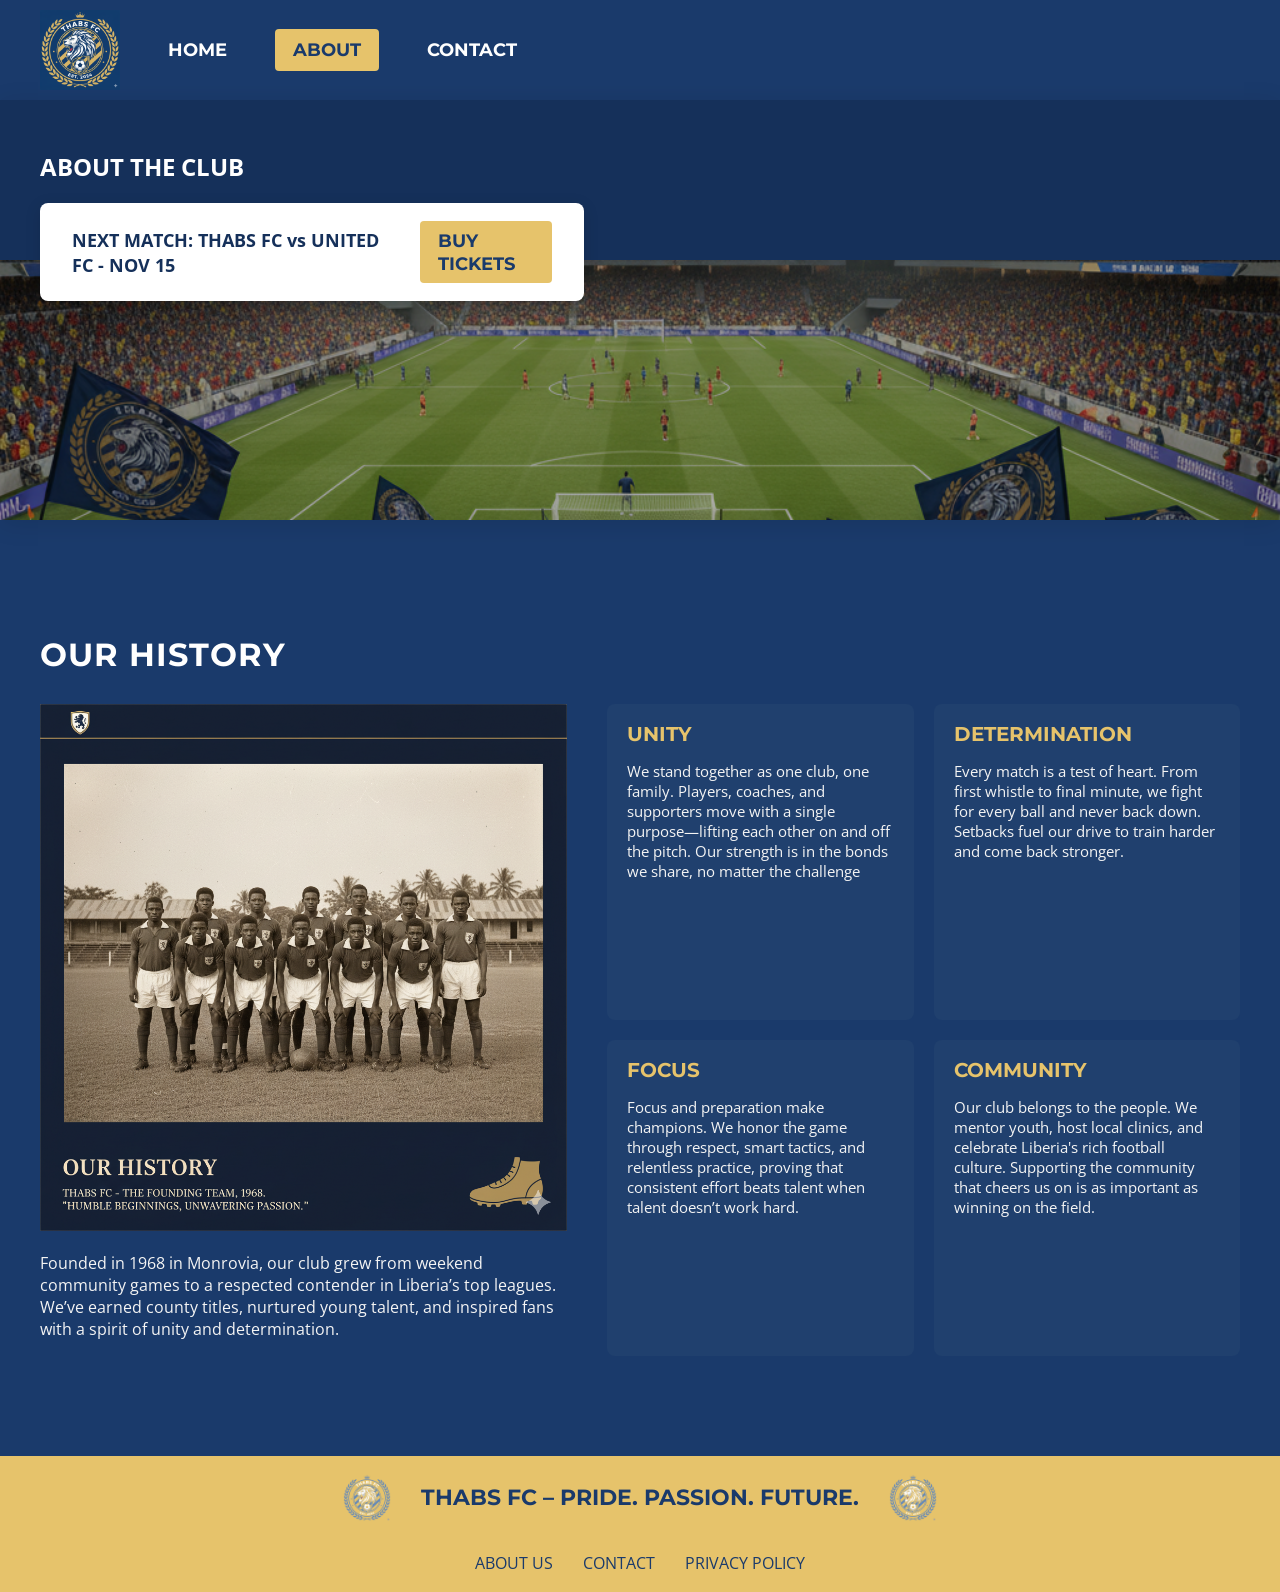
==== commit d8972302: "fix some icons issues" ====
--- a/about.html
+++ b/about.html
@@ -70,9 +70,6 @@
         <div class="footer-links">
             <a href="about.html">ABOUT US</a>
             <a href="contact.html">CONTACT</a>
-            <a href="#"><span class="icon">&#xf099;</span></a>
-            <a href="#"><span class="icon">&#xf09a;</span></a>
-            <a href="#"><span class="icon">&#xf16d;</span></a>
             <a href="#">PRIVACY POLICY</a>
         </div>
     </footer>
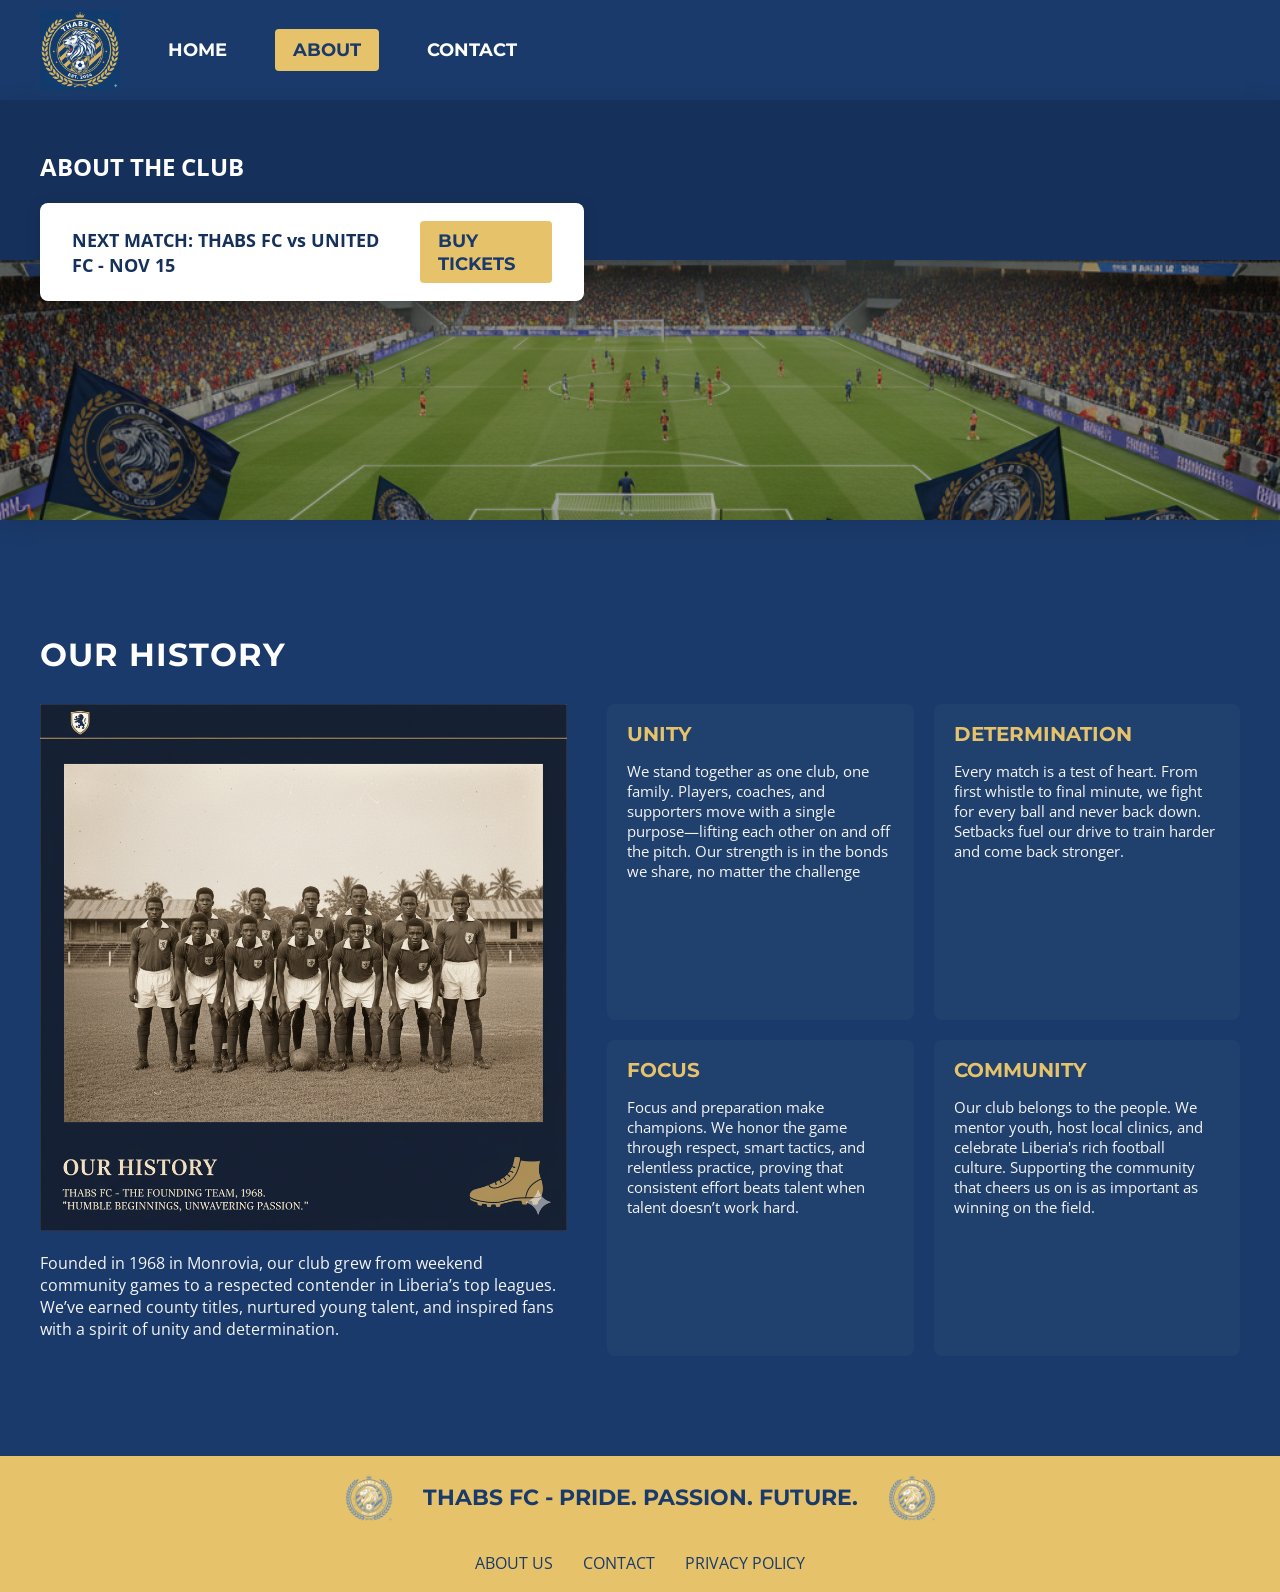
==== commit a7d30825: "fix some icons issues" ====
--- a/about.html
+++ b/about.html
@@ -64,7 +64,7 @@
     <footer>
         <div class="footer-bar">
             <img src="images/translogo.png" alt="THABS FC Logo" class="footer-logo">
-            <span>THABS FC &ndash; PRIDE. PASSION. FUTURE.</span>
+            <span>THABS FC - PRIDE. PASSION. FUTURE.</span>
             <img src="images/translogo.png" alt="THABS FC Logo" class="footer-logo">
         </div>
         <div class="footer-links">
